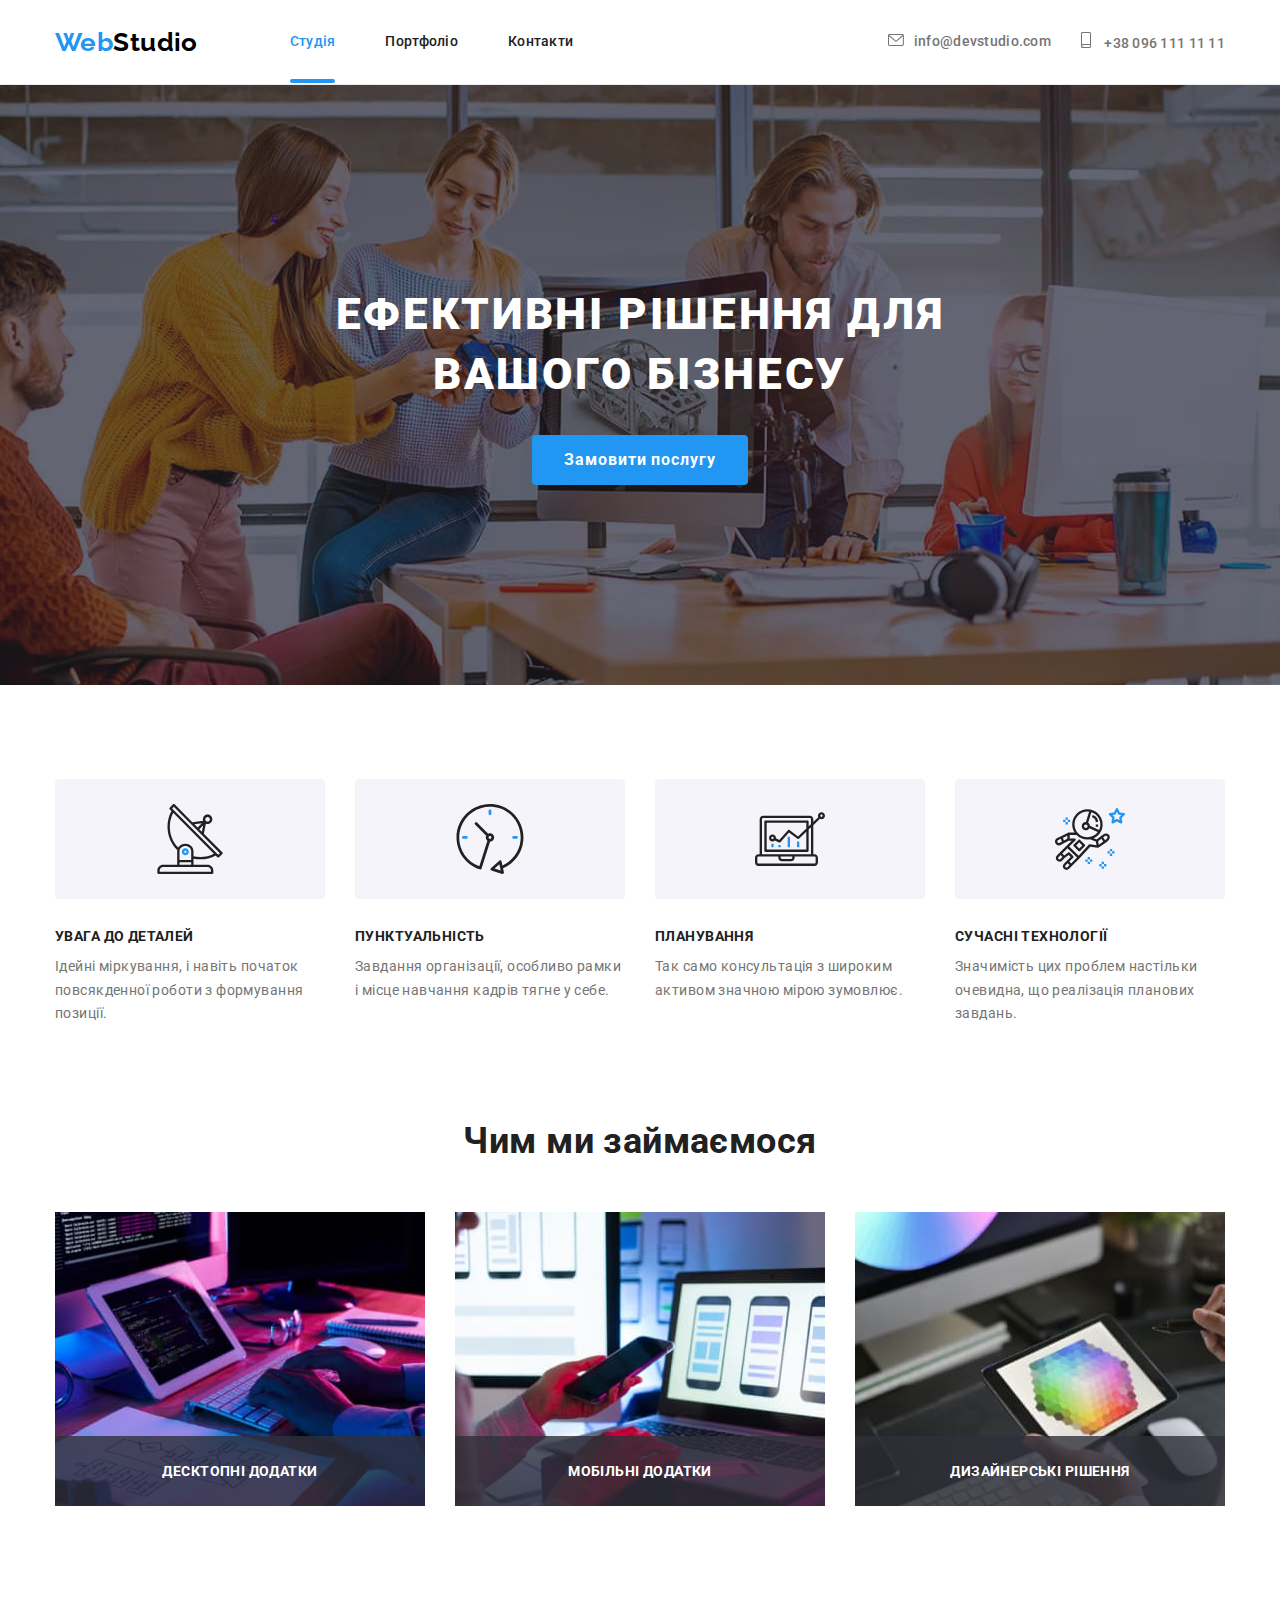
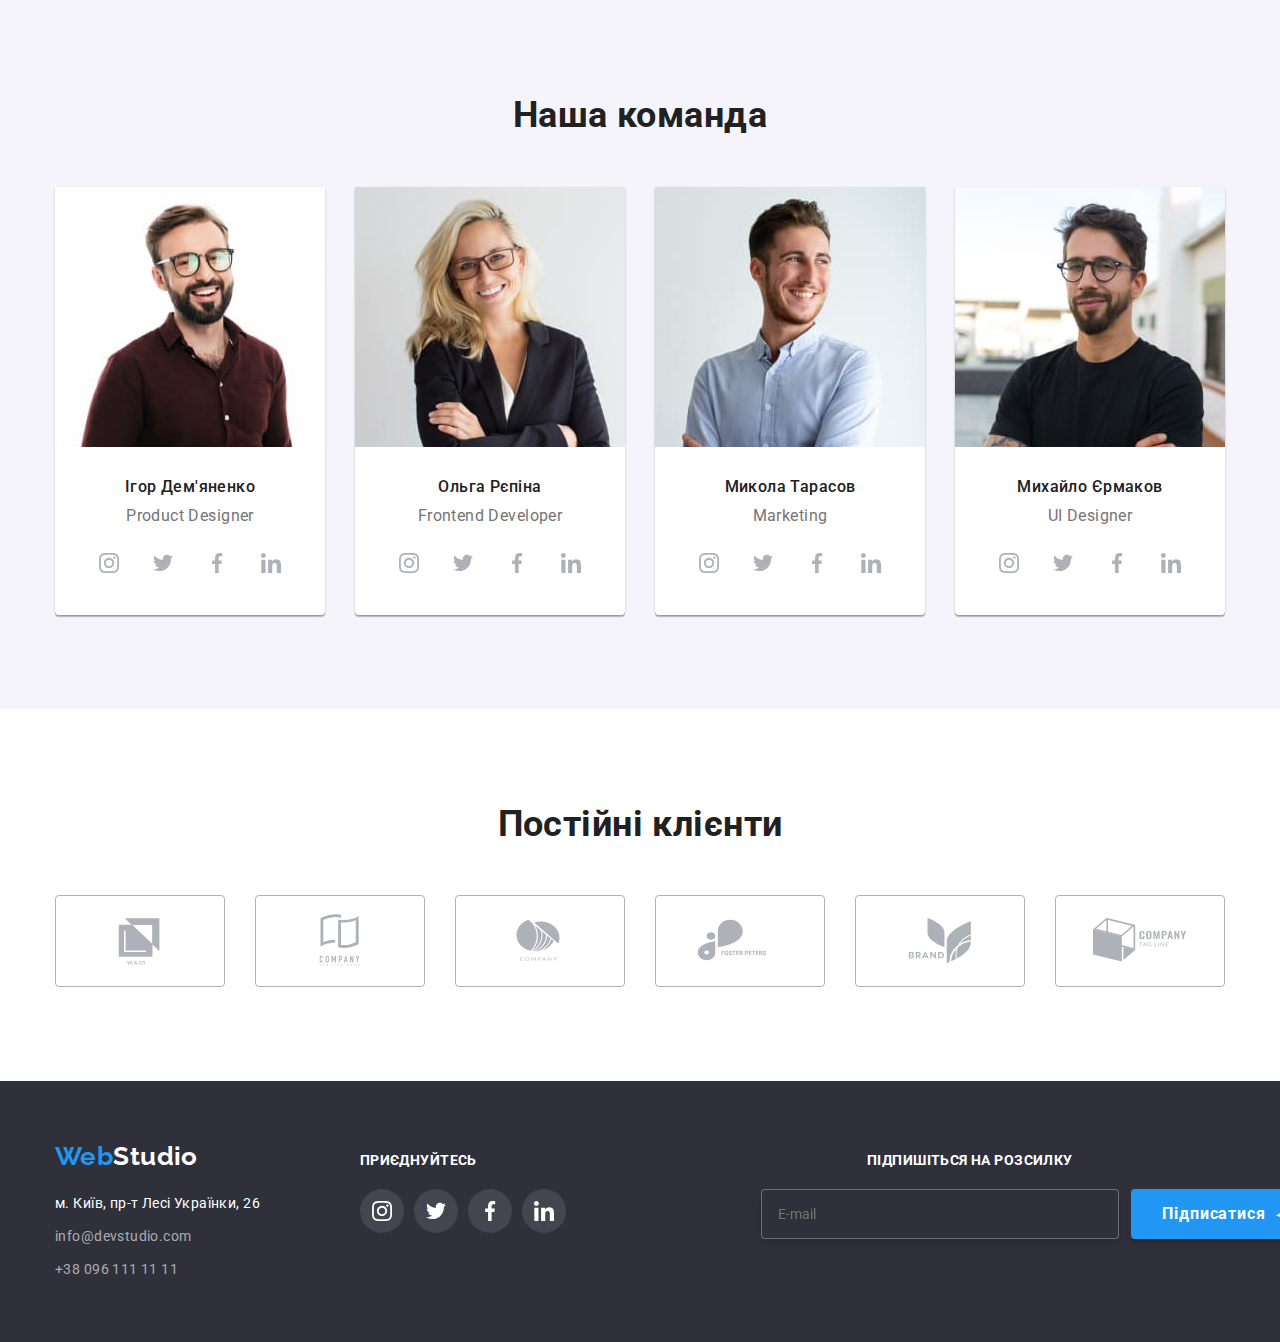
==== index.html @ 152dca93 "Додана форма email у футер" ====
<!DOCTYPE html>
<html lang="uk">
<head>
    <meta charset="UTF-8">
    <meta http-equiv="X-UA-Compatible" content="IE=edge">
    <meta name="viewport" content="width=device-width, initial-scale=1.0">
    <title>WebStudio</title>
    <link rel="preconnect" href="https://fonts.googleapis.com">
    <link rel="preconnect" href="https://fonts.gstatic.com" crossorigin>
    <link href="https://fonts.googleapis.com/css2?family=Raleway:wght@700&family=Roboto:wght@400;500;700;900&display=swap"
        rel="stylesheet">
    <link rel="stylesheet" href="https://cdn.jsdelivr.net/npm/modern-normalize@1.1.0/modern-normalize.min.css">
    <link rel="stylesheet" href="./css/styles.css">
</head>
<body>
 <!--Шапка сайта-->
 <header class="page-header">
    <div class="container page-header-box">
     <nav class="page-nav">
         <a class="main-logo" href="./index.html" lang="en">Web<span class="logo-dark">Studio</span></a>
         <ul class="menu list">
             <li class="menu-item"><a class="menu-link current active-border link" href="./index.html">Студія</a></li>
             <li class="menu-item"><a class="menu-link link" href="./portfolio.html">Портфоліо</a></li>
             <li class="menu-item"><a class="menu-link link" href="#">Контакти</a></li>
         </ul>
      </nav>

     <ul class="menu-contact list">
           <li class="header-mail-item">
              <a class="header-mail link" href="mailto:info@devstudio.com"> 
                  <svg aria-label="іконка конверт" class="icon-mail" width="16" height="12">
                     <use href="./images/icons.svg#icon-envelope"></use>
                  </svg>info@devstudio.com
               </a>
           </li>
           <li class="header-phone-item">
              <a class="header-phone link" href="tel:+380961111111">
                 <svg aria-label="іконка телефон" class="icon-phone" width="10" height="16">
                  <use href="./images/icons.svg#icon-smartphone"></use>
                 </svg>
                 +38 096 111 11 11
               </a>
           </li>
     </ul>
    </div>
 </header>
 <!--Основний контент сторінки сайту-->
  <main class="studio-main">
    <!--Секція 1 ефективні рішення/Секція Герой-->
    <section class="section-service section">
        <div class="container service-box">
        <h1 class="top-title">Ефективні рішення для вашого бізнесу</h1>
        <button class="top-btn" type="button" data-modal-open>Замовити послугу</button>
        </div>
    </section>
    <!--Секція 2 Наші переваги, заголовок прихований-->
    <section class="section-advantages">
        <div class="container">
        <h2 class="title-advantages visually-hidden">Наші переваги</h2>
        <ul class="list-advantages list">
            <li class="item-advantages">
                <div class="box-icon-advantages">
                    <svg aria-label="іконка антена" class="icon-advantages" width="70" height="70">
                        <use href="./images/icons.svg#icon-antenna"></use>
                    </svg>
                </div>
                <h3 class="subtitle-advantages">Увага до деталей</h3>
                <p class="text-advantages">Ідейні міркування, і навіть початок повсякденної роботи з формування позиції.</p>
            </li>
            <li class="item-advantages">
                <div class="box-icon-advantages">
                    <svg aria-label="іконка годинник" class="icon-advantages" width="70" height="70">
                        <use href="./images/icons.svg#icon-clock"></use>
                    </svg>
                </div>
                <h3 class="subtitle-advantages">Пунктуальність</h3>
                <p class="text-advantages">Завдання організації, особливо рамки і місце навчання кадрів тягне у себе.</p>
            </li>
            <li class="item-advantages">
                <div class="box-icon-advantages">
                    <svg aria-label="іконка діаграма" class="icon-advantages" width="70" height="70">
                        <use href="./images/icons.svg#icon-diagram"></use>
                    </svg>
                </div>
                <h3 class="subtitle-advantages">Планування</h3>
                <p class="text-advantages">Так само консультація з широким активом значною мірою зумовлює.</p>
            </li>
            <li class="item-advantages">
                <div class="box-icon-advantages">
                    <svg aria-label="іконка астронавт" class="icon-advantages" width="70" height="70">
                        <use href="./images/icons.svg#icon-astronaut"></use>
                    </svg>
                </div>
                <h3 class="subtitle-advantages">Сучасні технології</h3>
                <p class="text-advantages">Значимість цих проблем настільки очевидна, що реалізація планових завдань.</p>
            </li>
        </ul>
        </div>
    </section>
    <!--Секція 3 Чим ми займаємося-->
    <section class="section-our-work">
        <div class="container">
        <h2 class="title-our-work">Чим ми займаємося</h2>
        <ul class="list-our-work list">
            <li class="item-our-work">
                <img class="img-our-work" src="./images/box1-1.jpg" alt="Людина працює за комп'ютером" width="370" height="294">
                <div class="about-our-work">
                    <p class="text-about-our-work">Десктопні додатки</p>
                </div>
            </li>
            <li class="item-our-work">
                <img class="img-our-work" src="./images/box1-2.jpg" alt="Людина працює з телефоном" width="370" height="294">
                <div class="about-our-work">
                    <p class="text-about-our-work">Мобільні додатки</p>
                </div>
            </li>
            <li class="item-our-work">
                <img class="img-our-work" src="./images/box1-3.jpg" alt="Людина працює з планшетом" width="370" height="294">
                <div class="about-our-work">
                    <p class="text-about-our-work">Дизайнерські рішення</p>
                </div>
            </li>
        </ul>
        </div>
    </section>
    <!--Секція 4 представлена Наша команда-->
    <section class="section-team">
        <div class="container">
        <h2 class="title-team">Наша команда</h2>
        <ul class="list-team list team-box">
            <li class="item-team">
                <img class="img-team" src="./images/img-id-2-1.jpg" alt="Хлопець в окулярах посміхається" width="270" height="260">
                <div class="name-post-box">
                    <h3 class="name-team">Ігор Дем'яненко</h3>
                    <p class="post-team" lang="en">Product Designer</p>
                    <ul class="social-list list">
                        <li class="social-list-item">
                            <a href="#" class="social-list-link">
                                <svg lang="en" aria-label="instagram icon" class="social-list-icon" width="20" height="20">
                                    <use href="./images/icons.svg#icon-instagram"></use>
                                </svg>
                            </a></li>
                        <li class="social-list-item">
                            <a href="#" class="social-list-link">
                                <svg lang="en" aria-label="twitter icon" class="social-list-icon" width="20" height="20">
                                    <use href="./images/icons.svg#icon-twitter"></use>
                                </svg>
                            </a></li>
                        <li class="social-list-item">
                            <a href="#" class="social-list-link">
                                <svg lang="en" aria-label="facebook icon" class="social-list-icon" width="20" height="20">
                                    <use href="./images/icons.svg#icon-facebook"></use>
                                </svg>
                            </a></li>
                        <li class="social-list-item">
                            <a href="#" class="social-list-link">
                                <svg lang="en" aria-label="linkedin icon" class="social-list-icon" width="20" height="20">
                                    <use href="./images/icons.svg#icon-linkedin"></use>
                                </svg>
                            </a></li>
                    </ul>
                </div>
            </li>
            <li class="item-team">
                <img class="img-team" src="./images/img-or-2-2.jpg" alt="Дівчина в окулярах посміхається" width="270" height="260">
                <div class="name-post-box">
                <h3 class="name-team">Ольга Рєпіна</h3>
                <p class="post-team" lang="en">Frontend Developer</p>
                <ul class="social-list list">
                    <li class="social-list-item">
                        <a href="#" class="social-list-link">
                            <svg lang="en" aria-label="instagram icon" class="social-list-icon" width="20" height="20">
                                <use href="./images/icons.svg#icon-instagram"></use>
                            </svg>
                        </a>
                    </li>
                    <li class="social-list-item">
                        <a href="#" class="social-list-link">
                            <svg lang="en" aria-label="twitter icon" class="social-list-icon" width="20" height="20">
                                <use href="./images/icons.svg#icon-twitter"></use>
                            </svg>
                        </a>
                    </li>
                    <li class="social-list-item">
                        <a href="#" class="social-list-link">
                            <svg lang="en" aria-label="facebook icon" class="social-list-icon" width="20" height="20">
                                <use href="./images/icons.svg#icon-facebook"></use>
                            </svg>
                        </a>
                    </li>
                    <li class="social-list-item">
                        <a href="#" class="social-list-link">
                            <svg lang="en" aria-label="linkedin icon" class="social-list-icon" width="20" height="20">
                                <use href="./images/icons.svg#icon-linkedin"></use>
                            </svg>
                        </a>
                    </li>
                </ul>
                </div>
            </li>
            <li class="item-team">
                <img class="img-team" src="./images/img-mt-2-3.jpg" alt="Хлопець посміхається" width="270" height="260">
                <div class="name-post-box">
                <h3 class="name-team">Микола Тарасов</h3>
                <p class="post-team" lang="en">Marketing</p>
                <ul class="social-list list">
                    <li class="social-list-item">
                        <a href="#" class="social-list-link">
                            <svg lang="en" aria-label="instagram icon" class="social-list-icon" width="20" height="20">
                                <use href="./images/icons.svg#icon-instagram"></use>
                            </svg>
                        </a>
                    </li>
                    <li class="social-list-item">
                        <a href="#" class="social-list-link">
                            <svg lang="en" aria-label="twitter icon" class="social-list-icon" width="20" height="20">
                                <use href="./images/icons.svg#icon-twitter"></use>
                            </svg>
                        </a>
                    </li>
                    <li class="social-list-item">
                        <a href="#" class="social-list-link">
                            <svg lang="en" aria-label="facebook icon" class="social-list-icon" width="20" height="20">
                                <use href="./images/icons.svg#icon-facebook"></use>
                            </svg>
                        </a>
                    </li>
                    <li class="social-list-item">
                        <a href="#" class="social-list-link">
                            <svg lang="en" aria-label="linkedin icon" class="social-list-icon" width="20" height="20">
                                <use href="./images/icons.svg#icon-linkedin"></use>
                            </svg>
                        </a>
                    </li>
                </ul>
                </div>
            </li>
            <li class="item-team">
                <img class="img-team" src="./images/img-me-2-4.jpg" alt="Хлопець в окулярах" width="270" height="260">
                <div class="name-post-box">
                <h3 class="name-team">Михайло Єрмаков</h3>
                <p class="post-team" lang="en">UI Designer</p>
                <ul class="social-list list">
                    <li class="social-list-item">
                        <a href="#" class="social-list-link">
                            <svg lang="en" aria-label="instagram icon" class="social-list-icon" width="20" height="20">
                                <use href="./images/icons.svg#icon-instagram"></use>
                            </svg>
                        </a>
                    </li>
                    <li class="social-list-item">
                        <a href="#" class="social-list-link">
                            <svg lang="en" aria-label="twitter icon" class="social-list-icon" width="20" height="20">
                                <use href="./images/icons.svg#icon-twitter"></use>
                            </svg>
                        </a>
                    </li>
                    <li class="social-list-item">
                        <a href="#" class="social-list-link">
                            <svg lang="en" aria-label="facebook icon" class="social-list-icon" width="20" height="20">
                                <use href="./images/icons.svg#icon-facebook"></use>
                            </svg>
                        </a>
                    </li>
                    <li class="social-list-item">
                        <a href="#" class="social-list-link">
                            <svg lang="en" aria-label="linkedin icon" class="social-list-icon" width="20" height="20">
                                <use href="./images/icons.svg#icon-linkedin"></use>
                            </svg>
                        </a>
                    </li>
                </ul>
                </div>
            </li>
        </ul>
        </div>
    </section>
    <!--Секція 5 Постійні клієнти-->
    <section class="section-clients">
        <div class="container">
            <h2 class="title-clients">Постійні клієнти</h2>
            <ul class="clients-list list">
                <li class="clients-list-item">
                    <a href="#" class="clients-list-link">
                    <svg class="clients-logo-list-icon" width="106" height="60">
                        <use href="./images/icons.svg#icon-logo-client-1"></use>
                    </svg>
                </a></li>
                <li class="clients-list-item">
                    <a href="#" class="clients-list-link">
                        <svg class="clients-logo-list-icon" width="106" height="60">
                            <use href="./images/icons.svg#icon-logo-client-2"></use>
                        </svg>
                    </a></li>
                <li class="clients-list-item">
                    <a href="#" class="clients-list-link">
                        <svg class="clients-logo-list-icon" width="106" height="60">
                            <use href="./images/icons.svg#icon-logo-client-3"></use>
                        </svg>
                    </a></li>
                <li class="clients-list-item">
                    <a href="#" class="clients-list-link">
                        <svg class="clients-logo-list-icon" width="106" height="60">
                            <use href="./images/icons.svg#icon-logo-client-4"></use>
                        </svg>
                    </a></li>
                <li class="clients-list-item">
                    <a href="#" class="clients-list-link">
                        <svg class="clients-logo-list-icon" width="106" height="60">
                            <use href="./images/icons.svg#icon-logo-client-5"></use>
                        </svg>
                    </a></li>
                <li class="clients-list-item">
                    <a href="#" class="clients-list-link">
                        <svg class="clients-logo-list-icon" width="106" height="60">
                            <use href="./images/icons.svg#icon-logo-client-6"></use>
                        </svg>
                    </a></li>
            </ul>

        </div>

    </section>
  </main>
  <!--Футер сторінки сайту-->
  <footer class="footer section-footer">
    <div class="container footer-box">
        <div class="footer-address-box">
         <a class="main-logo logo-footer" href="./index.html" lang="en">Web<span class="logo-light">Studio</span></a>
         <address class="address">
          <ul class="list-address list address-mail address-phone">
            <li class="item-address"><a class="link-address-map link" href="https://goo.gl/maps/CPtrU1FHBa2aNyZL9" target="_blank" rel="noopener noreferrer nofollow">м. Київ, пр-т Лесі Українки, 26</a></li>
            <li class="item-address"><a class="link-address-mail link" href="mailto:info@devstudio.com">info@devstudio.com</a></li>
            <li class="item-address"><a class="link-address-phone link" href="tel:+380961111111">+38 096 111 11 11</a></li>
          </ul>
         </address>
        </div>
        <div class="social-icon-box">
            <p class="text">приєднуйтесь</p>
            <ul class="footer-icon-list list">
                <li class="item-icon-list">
                    <a class="link-icon-list" href="#">
                       <svg lang="en" aria-label="instagram icon" class="footer-social-icon" width="20" height="20">
                         <use href="./images/icons.svg#icon-instagram"></use>
                       </svg>
                    </a></li>
                <li class="item-icon-list">
                    <a class="link-icon-list" href="#">
                        <svg lang="en" aria-label="twitter icon" class="footer-social-icon" width="20" height="20">
                          <use href="./images/icons.svg#icon-twitter"></use>
                        </svg>
                    </a></li>
                <li class="item-icon-list">
                    <a class="link-icon-list" href="#">
                        <svg lang="en" aria-label="facebook icon" class="footer-social-icon" width="20" height="20">
                            <use href="./images/icons.svg#icon-facebook"></use>
                        </svg>
                    </a></li>
                <li class="item-icon-list">
                    <a class="link-icon-list" href="#">
                        <svg lang="en" aria-label="linkedin icon" class="footer-social-icon" width="20" height="20">
                            <use href="./images/icons.svg#icon-linkedin"></use>
                        </svg>
                    </a></li>
            </ul>
        </div>
        <div class="footer-forma">
            <p class="text">Підпишіться на розсилку</p>
            <form class="form-email-footer">
                <label>
                    <input class="email-form-input" type="email" name="email" placeholder="E-mail" required autocomplete="off">
                </label>
                    <button class="btn-footer-submit" type="submit">
                        Підписатися
                        <svg class="btn-footer-submit-icon" width="24" height="24">
                            <use href="./images/icons.svg#icon-send"></use>
                        </svg>
                    </button>
            </form>
        </div>
    </div>
  </footer>
  <div class="backdrop is-hidden" data-modal>
    <div class="modal">
        <button type="button" class="modal-close-btn" data-modal-close>
            <svg class="modal-close-icon" width="18" height="18">
                <use href="./images/icons.svg#icon-close"></use>
            </svg>
        </button>
    </div>
  </div>
  
  <script src="./js/modal.js"></script>
</body>
</html>
---- css/styles.css ----
:root {
    --primary-font-family: 'Roboto'; sans-serif;
    --logo-font-family: 'Raleway'; sans-serif;
    --accent-color: #2196F3;
    --primary-text-color: #212121;
    --secondary-text-color: #757575;
    --primary-background: #FFFFFF;
    --primery-logo-text-color: #2196F3;
    --secondary-logo-text-dark: #000000;
    --secondary-logo-text-light: #FFFFFF;
    --background-section-service: #2F303A;
    --top-button-background: #2196F3;
    --top-button-accent-background: #188CE8;
    --footer-background: #2F303A;
    --section-time-background: #F5F4FA;
    --primary-light-color-text: #FFFFFF;
    --button-filter-background: #F5F4FA;
    --accent-background-color: #2196F3;
    --primery-border-color: rgba(175, 177, 184, 1);
    --accent-border-color: rgba(33, 150, 243, 1);
    --cubic-bezier: cubic-bezier(0.4, 0, 0.2, 1);
    --transition-duration: 250ms;
        
}

h1,
h2,
h3,
h4,
p {
    margin-top: 0;
    margin-bottom: 0;
}

ul {
    margin-top: 0;
    margin-top: 0;
    padding-left: 0;
}

body {
    font-size: 14px;
    background: var(--primary-background);
    font-family: var(--primary-font-family);
    letter-spacing: 0.03em;
    color: var(--primary-text-color);
}

.link {
    text-decoration: none;
}

.list {
    list-style: none;
}

img {
    display: block;
    max-width: 100%;
    height: auto;
}

button {
    font-family: inherit;
    cursor: pointer;
}

/*==HEADER==*/

/*==навігація==*/

.container {
    width: 1200px;
    padding-left: 15px;
    padding-right: 15px;
    margin-left: auto;
    margin-right: auto;
}

.page-header-box {
    display: flex;
    justify-content: space-between;
    align-items: center;
}

.page-header {
    display: flex;
    align-items: center;
    border-bottom: 1px solid #ECECEC;
}

.page-nav {
    display: flex;
    align-items: center;
}

.main-logo {
        font-family: var(--logo-font-family);
        font-weight: 700;
        font-size: 26px;
        line-height: 1.19;   
        text-decoration: none;
        color: var(--primery-logo-text-color);
        padding-top: 24px;
        padding-bottom: 24px;
        margin-right: 92px;
        display: block;
}

.logo-dark {
    color: var(--secondary-logo-text-dark);
}

.logo-light {
    color: var(--secondary-logo-text-light);
}

.menu {
    display: flex;
    align-items: center;
    margin-bottom: 0px;
}

.menu-item:not(:last-child) {
    margin-right: 50px;
}


.menu-link {
    font-weight: 500;
    line-height: 1.14;
    letter-spacing: 0.02em;
    color: var(--primary-text-color);
    display: block;
    padding-top: 32px;
    padding-bottom: 32px;
    transition: color var(--transition-duration) var(--cubic-bezier);

}

.menu-item {
    position: relative;
}

.menu-link:hover,
.menu-link:focus {
    color: var(--accent-color);
}

.menu-link.current {
    color: var(--accent-color);
}

.active-border::after {
    content: "";
    position: absolute;
    display: block;
    width: 100%;
    height: 4px;
    bottom: -1px;
    background: var(--accent-background-color);
    border-radius: 2px;
}

.header-mail {
    display: block;
    padding-top: 32px;
    padding-bottom: 32px;
    fill: currentColor;
}

.icon-mail {
    margin-right: 10px;
}

.header-mail-item {
    margin-left: auto;
}

.header-phone-item {
    margin-left: 30px;
}

.header-phone {
    display: block;
    padding-top: 32px;
    padding-bottom: 32px;
    fill: currentColor;
}

.icon-phone {
    margin-right: 10px;
}

/*==Header контакти: пошта, телефон==*/

.menu-contact {
    display: flex;
    align-items: center;
    margin-bottom: 0px;
}

.header-mail,
.header-phone {
        display: block;
        align-items: center;
        font-weight: 500;
        line-height: 1.14;
        letter-spacing: 0.02em;
        color: var(--secondary-text-color);
        transition: color var(--transition-duration) var(--cubic-bezier);
}

.header-mail:hover,
.header-mail:focus {
    color: var(--accent-color);
}

.header-phone:hover,
.header-phone:focus {
    color: var(--accent-color);
}

/*==MAIN==*/

/*==section-service/ Секція 1 ефективні рішення==*/


.section-service {
    background: var(--background-section-service);
    padding-top: 200px;
    padding-bottom: 200px;
    background-color: #C4C4C4;
    background-image: linear-gradient(rgba(47, 48, 58, 0.4), rgba(47, 48, 58, 0.4)), url("../images/hero.jpg");
    background-size: 1600px;
    background-repeat: no-repeat;
    background-position: center;
}


.top-title {
        font-weight: 900;
        font-size: 44px;
        line-height: 1.36;
        text-align: center;
        letter-spacing: 0.06em;
        text-transform: uppercase;
        color: var(--primary-light-color-text);
        margin-bottom: 30px;
        margin-left: auto;
        margin-right: auto;
        width: 700px;
}

.top-btn {
        font-weight: 700;
        font-size: 16px;
        line-height: 1.88;
        display: flex;
        justify-content: center;
        align-items: center;
        text-align: center;
        letter-spacing: 0.06em;
        cursor: pointer;
        color: var(--primary-light-color-text);
        background: var(--top-button-background);
        margin-left: auto;
        margin-right: auto; 
        border-radius: 4px;
        width: 216px;
        height: 50px;
        border: none;
        transition: background-color var(--transition-duration) var(--cubic-bezier);
}

.top-btn:hover,
.top-btn:focus {
    background-color: var(--top-button-accent-background);
}

/*==section-advantages/Секція 2 Наші переваги,
заголовок прихований==*/

.visually-hidden {
    position: absolute;
    white-space: nowrap;
    width: 1px;
    height: 1px;
    overflow: hidden;
    border: 0;
    padding: 0;
    clip: rect(0 0 0 0);
    clip-path: inset(50%);
    margin: -1px;
}

.section-advantages {
    padding-top: 94px;
    padding-bottom: 94px;
}

.list-advantages {
    display: flex;
    column-gap: 30px;
    margin-left: auto;
    margin-right: auto;
    margin-bottom: 0px;

}

.item-advantages {
    width: 270px;
}

.box-icon-advantages {
    width: 270px;
    height: 120px;
    background: #F5F4FA;
    border-radius: 4px;
    display: flex;
    align-items: center;
    justify-content: center;
}

.subtitle-advantages {
        font-weight: 700;
        line-height: 1.14;
        text-transform: uppercase;
        margin-bottom: 10px;
        margin-top: 30px;
        font-size: 14px;
}

.text-advantages {
        font-weight: 400;
        line-height: 1.71;
        color: var(--secondary-text-color);
}

/*==section-our-work/Секція 3 Чим ми займаємося==*/

.section-our-work {
    padding-bottom: 94px;
}

.title-our-work {
        font-weight: 700;
        font-size: 36px;
        line-height: 1.17;
        text-align: center;
        margin-bottom: 50px;
}

.item-our-work {
    position: relative;
}

.about-our-work {
    position: absolute;
    bottom: 0;
    height: 70px;
    width: 100%;
    display: flex;
    align-items: center;
    justify-content: center;
    background: rgba(47, 48, 58, 0.8);
}

.text-about-our-work {
    font-weight: 700;
    font-size: 14px;
    line-height: 1.14;
    text-align: center;
    text-transform: uppercase;
    color: var(--primary-light-color-text);
}

/*==section-team/Секція 4 представлена Наша команда==*/

.section-team {
    background: var(--section-time-background);
    padding-top: 94px;
    padding-bottom: 94px;
}

.title-team {
    font-weight: 700;
    font-size: 36px;
    line-height: 1.17;
    text-align: center;
    margin-bottom: 50px;
    margin-left: auto;
    margin-right: auto;
}

.team-box {
    display: flex;
    column-gap: 30px;
    margin-left: auto;
    margin-right: auto;
    margin-bottom: 0px;
}

.name-post-box {
    padding: 30px;
}

.list-our-work {
    display: flex;
    column-gap: 30px;
    margin-bottom: 0px;
}

.item-team {
    background: var(--primary-background);
    border-radius: 0px 0px 4px 4px;
    box-shadow: 0px 1px 3px rgba(0, 0, 0, 0.12), 0px 1px 1px rgba(0, 0, 0, 0.14), 0px 2px 1px rgba(0, 0, 0, 0.2);
}

.name-team {
        font-weight: 500;
        font-size: 16px;
        line-height: 1.19;
        text-align: center;
        margin-bottom: 10px;
}

.post-team {
        font-weight: 400;
        font-size: 16px;
        line-height: 1.19;
        text-align: center;
        margin-bottom: 16px;
        color: var(--secondary-text-color);
}

.social-list {
    display: flex;
    justify-content: center;
    column-gap: 10px;
}

.social-list-icon {
    fill: rgba(175, 177, 184, 1);
}

.social-list-link {
    display: flex;
    align-items: center;
    justify-content: center;
    width: 44px;
    height: 44px;
    border-radius: 50%;
    background-color: #FFFFFF;
    transition: background-color var(--transition-duration) var(--cubic-bezier), fill var(--transition-duration) var(--cubic-bezier);
}

.social-list-link:hover,
.social-list-link:focus {
    background-color: var(--accent-background-color);
}

.social-list-link:hover .social-list-icon,
.social-list-link:focus .social-list-icon {
    fill: #FFFFFF;
}

/*===section-clients/Секція 5 - Постійні клієнти===*/

.section-clients {
    padding-top: 94px;
    padding-bottom: 94px;
}

.title-clients {
    font-weight: 700;
    font-size: 36px;
    line-height: 1.17;
    text-align: center;
    margin-bottom: 50px;
    margin-left: auto;
    margin-right: auto;
    color: var(--primary-text-color);
}

.clients-list-link {
    display: flex;
    align-items: center;
    justify-content: center;
    width: 170px;
    height: 92px;
    border: 1px solid #AFB1B8;
    border-radius: 4px;
    color: var(--primery-border-color);
    transition: color var(--transition-duration) var(--cubic-bezier), border var(--transition-duration) var(--cubic-bezier);
}

.clients-list-link:hover,
.clients-list-link:focus {
    color: var(--accent-border-color);
    border: 1px solid #2196F3;
}

.clients-list {
    display: flex;
    justify-content: center;
    align-items: center;
    column-gap: 30px;
    margin-bottom: 0px;
}

.clients-logo-list-icon {
    fill: currentColor;
}

/*===FOOTER/Футер-підвал==*/

.footer {
    background: var(--footer-background);
}

.section-footer {
    padding-top: 60px;
    padding-bottom: 60px;
}

.logo-footer {
    margin-bottom: 20px;
    padding-top: 0px;
    padding-bottom: 0px;
}

address {
    font-style: normal;
}

.list-address {
    margin-bottom: 0px;
}

.item-address:not(:last-child) {
    margin-bottom: 9px;
}

.link-address-map {
    font-weight: 400;
    line-height: 1.71;
    color: var(--primary-light-color-text);
    transition: color var(--transition-duration) var(--cubic-bezier);
}

.link-address-mail,
.link-address-phone {
        font-weight: 400;
        line-height: 1.71;
        color: rgba(255, 255, 255, 0.6);
        transition: color var(--transition-duration) var(--cubic-bezier);
}

.link-address-map:hover,
.link-address-map:focus {
    color: var(--accent-color);
}

.link-address-mail:hover,
.link-address-mail:focus {
    color: var(--accent-color);
}

.link-address-phone:hover,
.link-address-phone:focus {
    color: var(--accent-color);
}

.social-icon-box .text {
    margin-bottom: 20px;
    font-weight: 700;
    font-size: 14px;
    line-height: 1.14;
    text-transform: uppercase;
    color: var(--primary-light-color-text)
    
}

.footer-box {
    display: flex;
    align-items: baseline;
}

.footer-address-box {
    margin-right: 70px;
}

.footer-icon-list {
    display: flex;
    justify-content: center;
    column-gap: 10px;
    margin-bottom: 0px;
}

.footer-social-icon {
    fill: var(--primary-light-color-text);
}

.link-icon-list {
    display: flex;
    align-items: center;
    justify-content: center;
    width: 44px;
    height: 44px;
    border-radius: 50%;
    background-color: rgba(255, 255, 255, 0.1);
    transition: background-color var(--transition-duration) var(--cubic-bezier);
}

.link-icon-list:hover,
.link-icon-list:focus {
    background-color: var(--accent-background-color);
}

.footer-forma {
    margin-left: auto;
}

.footer-forma .text {
    margin-bottom: 20px;
    font-weight: 700;
    font-size: 14px;
    line-height: 1.14;
    text-align: left;
    text-transform: uppercase;
    color: var(--primary-light-color-text)
}

.form-email-footer {
    display: flex;
    justify-content: center;
    width: 358px;
    height: 50px;
}

.email-form-input {
    display: block;
    width: 358px;
    height: 50px;
    border: 1px solid rgba(255, 255, 255, 0.3);
    filter: drop-shadow(0px 4px 4px rgba(0, 0, 0, 0.15));
    border-radius: 4px;
    color: rgba(255, 255, 255, 0.6);
    background-color: var(--footer-background);
    padding-left: 16px;
    margin-right: 12px;
}

.btn-footer-submit {
    display: flex;
    align-items: center;
    justify-content: center;
    font-weight: 700;
    font-size: 16px;
    line-height: 1.88;
    letter-spacing: 0.06em;
    color: var(--primary-light-color-text);
    background-color: var(--top-button-background);
    box-shadow: 0px 4px 4px rgba(0, 0, 0, 0.15);
    border-radius: 4px;
    border: none;
    min-width: 200px;
    height: 50px;
    transition: background-color var(--transition-duration) var(--cubic-bezier);
}

.btn-footer-submit:hover,
.btn-footer-submit:focus {
    background-color:  var(--top-button-accent-background);
}

.btn-footer-submit-icon {
    margin-left: 10px;
    fill: var(--primary-background);
}

/*==MAIN/сторінки portfolio==*/

/*==section-portfolio/Секція Портфоліо==*/

.section-portfolio {
    padding-top: 94px;
    padding-bottom: 94px;
}

.list-btm-filter {
    display: flex;
    align-items: center;
    justify-content: center;
    margin-bottom: 50px;
}

.item-btm-filter:not(:last-child) {
    margin-right: 8px;
}

.btn-filter {
        font-weight: 500;
        font-size: 16px;
        line-height: 1.63;
        text-align: center;
        background: var(--button-filter-background);
        color: var(--primary-text-color);
        padding: 6px 22px;
        border-radius: 4px;
        border: none;
        transition: background-color var(--transition-duration) var(--cubic-bezier), color var(--transition-duration) var(--cubic-bezier), box-shadow var(--transition-duration) var(--cubic-bezier);
}

.btn-filter:hover,
.btn-filter:focus {
    background-color: var(--accent-color);
    color: var(--primary-light-color-text);
    box-shadow: 0px 3px 1px rgba(0, 0, 0, 0.1), 0px 1px 2px rgba(0, 0, 0, 0.08), 0px 2px 2px rgba(0, 0, 0, 0.12);
}

.item-portfolio-box {
    padding: 20px 24px;
    border-bottom: 1px solid #EEEEEE;
    border-left: 1px solid #EEEEEE;
    border-right: 1px solid #EEEEEE;
}

.list-portfolio {
    display: flex;
    flex-wrap: wrap;
    gap: 30px;
}

.link-portfolio {
    display: block;
    transform: box-shadow var(--transition-duration) var(--cubic-bezier);
}

.link-portfolio:hover,
.link-portfolio:focus {
    box-shadow: 0px 1px 1px rgba(0, 0, 0, 0.12), 0px 4px 4px rgba(0, 0, 0, 0.06), 1px 4px 6px rgba(0, 0, 0, 0.16);
}

.subtitle-portfolio {
        font-weight: 700;
        font-size: 18px;
        line-height: 2;
        letter-spacing: 0.06em;
        color: var(--primary-text-color);
        margin-bottom: 4px;
}

.text-portfolio {
        font-weight: 400;
        font-size: 16px;
        line-height: 1.88;
        color: var(--secondary-text-color);
}

.link-portfolio-wrapper {
    position: relative;
    overflow: hidden;
}

.overlay {
    position: absolute;
    top: 0;
    left: 0;
    width: 100%;
    height: 100%;
    font-size: 18px;
    line-height: 1.56;
    padding: 63px 24px;
    color: var(--primary-light-color-text);
    background-color: rgba(33, 150, 243, 0.9);
    overflow: auto;
    transform: translateY(100%);
    transition: transform var(--transition-duration) var(--cubic-bezier);

}

.link-portfolio:hover .overlay,
.link-portfolio:focus .overlay {
    transform: translateY(0%);
}

.backdrop {
    position: fixed;
    top: 0;
    left: 0;
    z-index: 100;
    width: 100%;
    height: 100%;
    background-color: rgba(0, 0, 0, 0.2);

    opacity: 1;
    visibility: visible;
    pointer-events: auto;
    transition: opacity var(--transition-duration) var(--cubic-bezier), visibility var(--transition-duration) var(--cubic-bezier);
}

.backdrop.is-hidden {
    opacity: 0;
    visibility: hidden;
    pointer-events: none;
}

.modal {
    position: absolute;
    top: 50%;
    left: 50%;
    transform: translate(-50%, -50%);
    width: 528px;
    height: 581px;
    background: #FFFFFF;
    box-shadow: 0px 1px 3px rgba(0, 0, 0, 0.12), 0px 1px 1px rgba(0, 0, 0, 0.14), 0px 2px 1px rgba(0, 0, 0, 0.2);
    border-radius: 4px;

}

.modal-close-btn {
    position: absolute;
    top: 8px;
    right: 8px;
    display: flex;
    align-items: center;
    justify-content: center;
    width: 30px;
    height: 30px;
    border-radius: 50%;
    border: 1px solid rgba(0, 0, 0, 0.1);
    background-color: #FFFFFF;
}
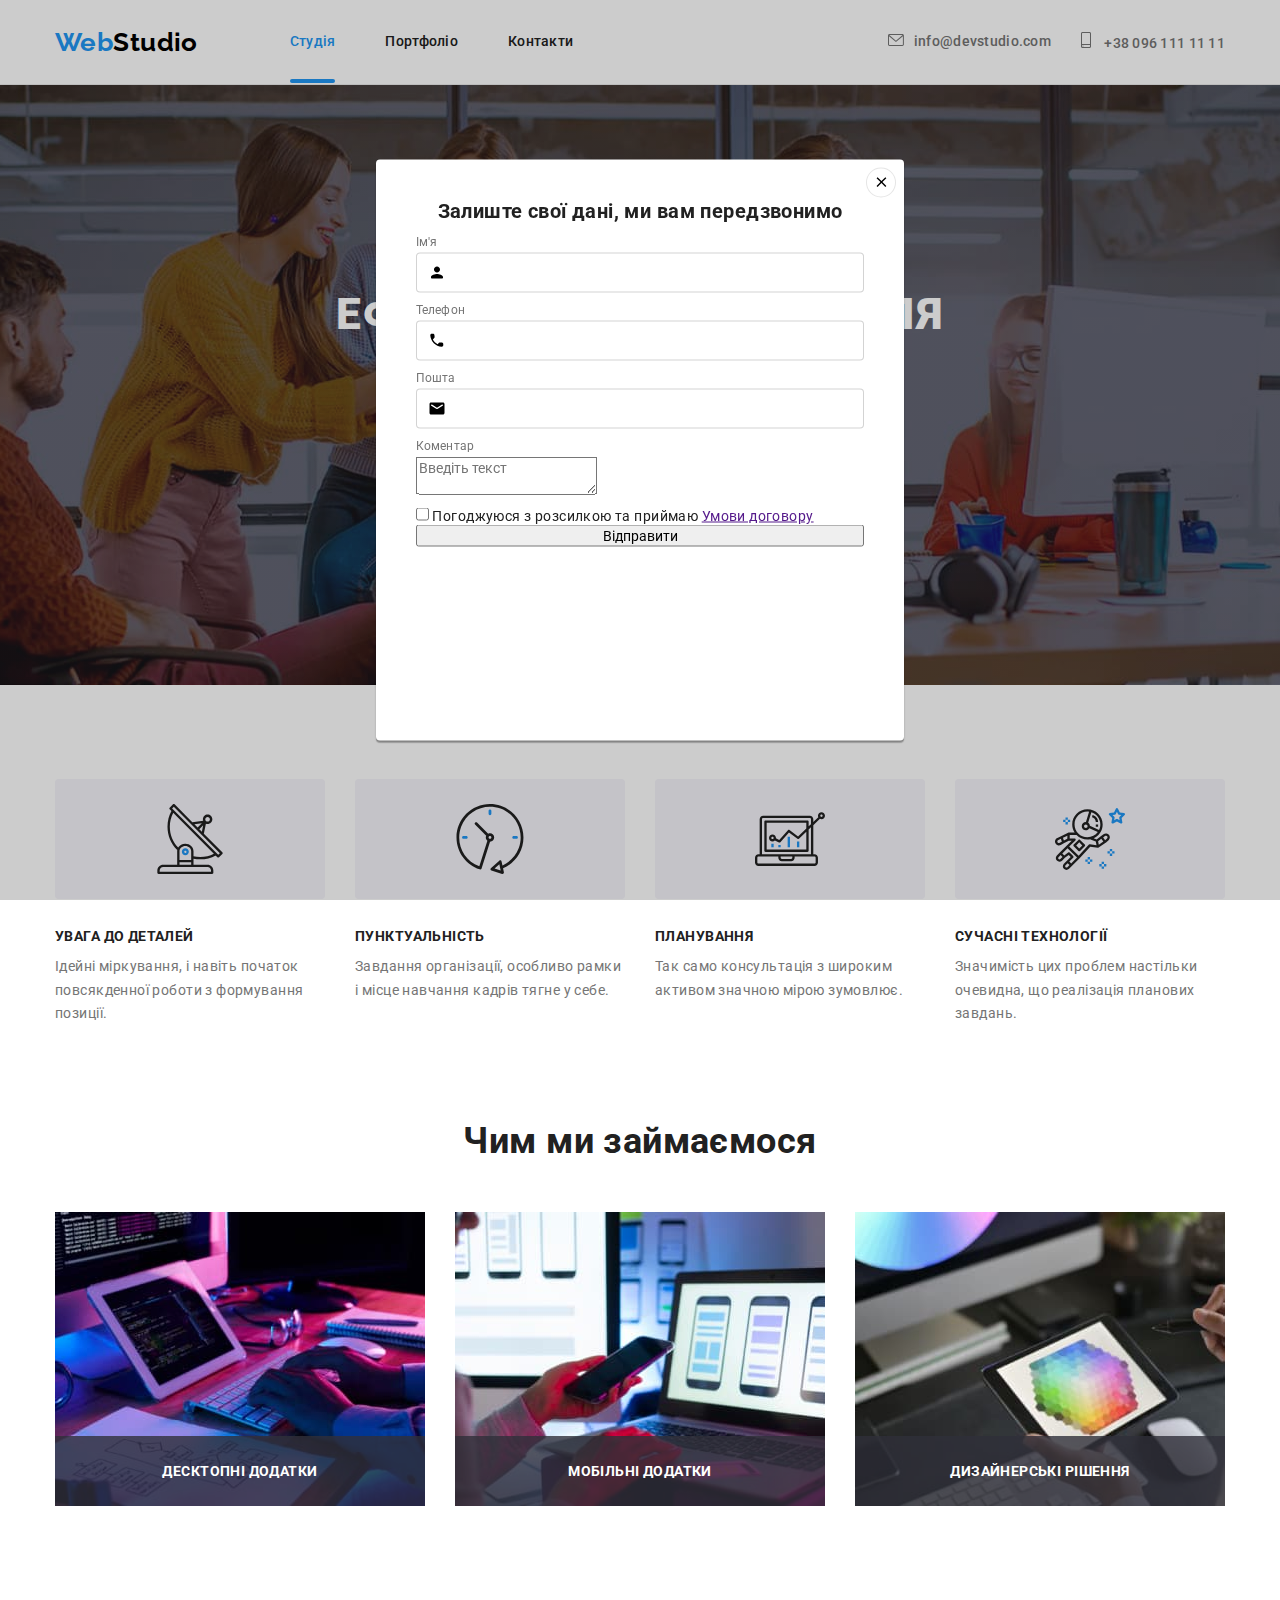
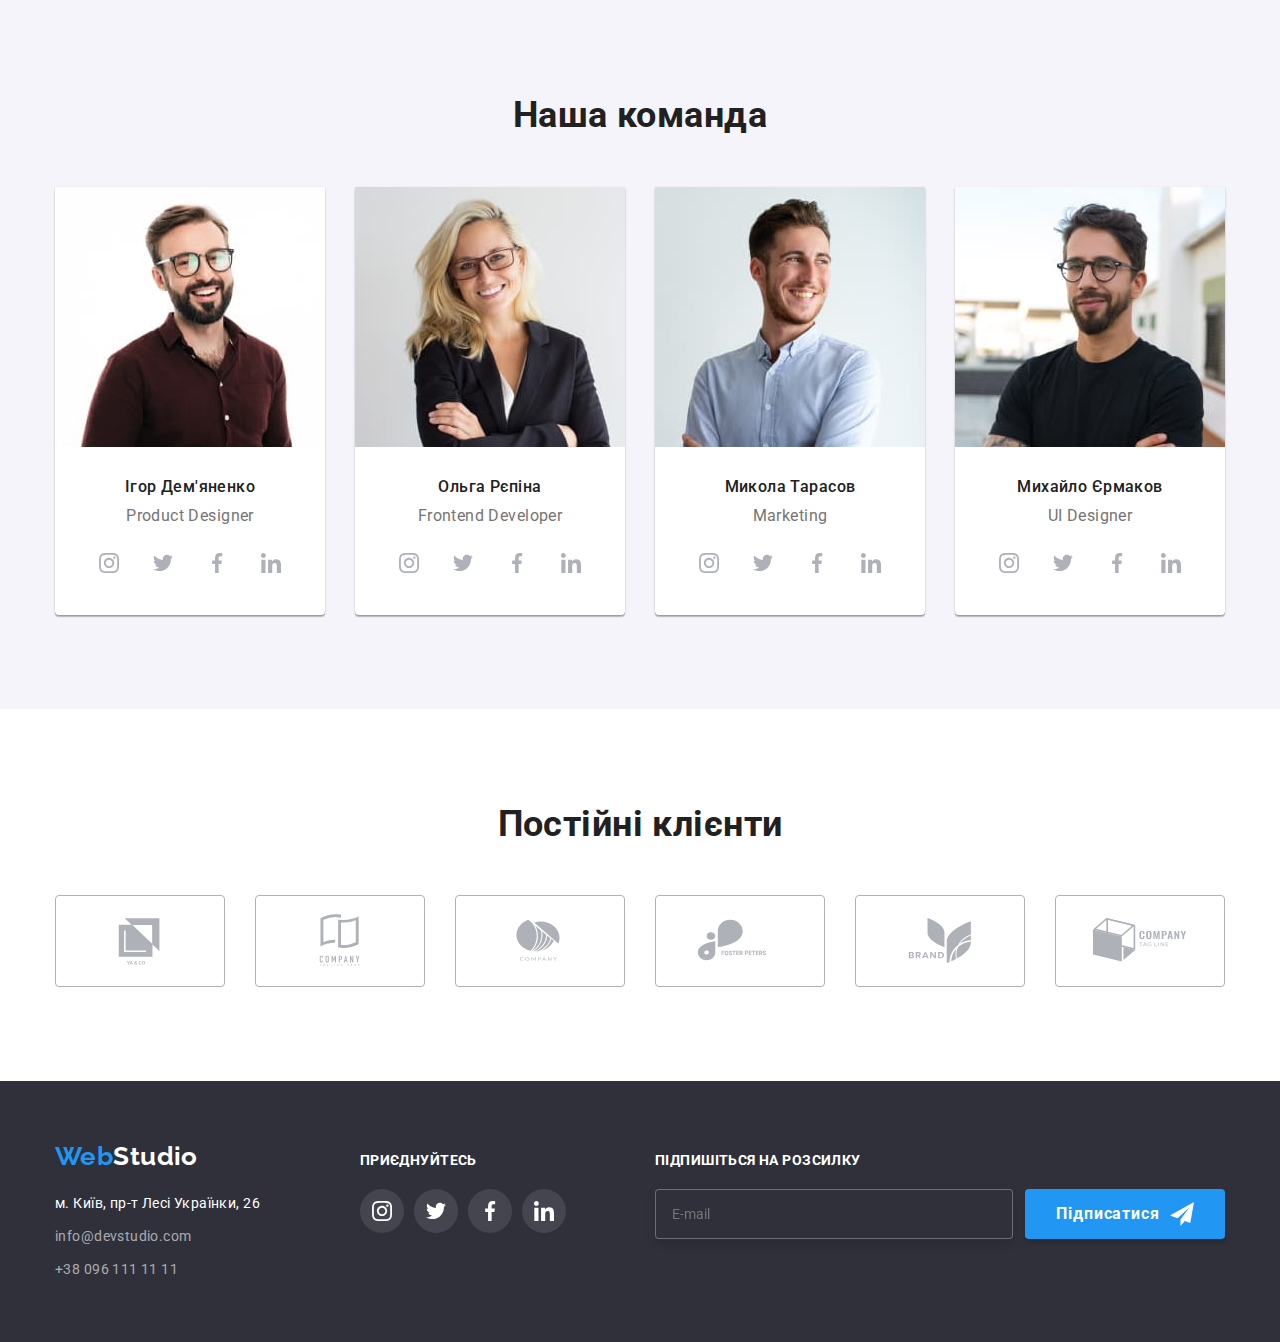
==== commit 40ec08d0: "Оформлення елементів форми в модальному вікні" ====
--- a/index.html
+++ b/index.html
@@ -365,7 +365,7 @@
             </ul>
         </div>
         <div class="footer-forma">
-            <p class="text">Підпишіться на розсилку</p>
+            <p class="text-footer-forma">Підпишіться на розсилку</p>
             <form class="form-email-footer">
                 <label>
                     <input class="email-form-input" type="email" name="email" placeholder="E-mail" required autocomplete="off">
@@ -380,13 +380,53 @@
         </div>
     </div>
   </footer>
-  <div class="backdrop is-hidden" data-modal>
+  <div class="backdrop" data-modal>
     <div class="modal">
         <button type="button" class="modal-close-btn" data-modal-close>
             <svg class="modal-close-icon" width="18" height="18">
                 <use href="./images/icons.svg#icon-close"></use>
             </svg>
         </button>
+        <p class="modal-form-title">Залиште свої дані, ми вам передзвонимо</p>
+        <form class="modal-form">
+            <label class="modal-form-field">
+                <span class="modal-form-field-desc">Ім'я</span>
+                <div class="modal-form-input-wrapper">
+                    <input type="text" class="modal-form-input" name="user_name" required pattern="[a-zA-Zа-яА-ЯіІїЇ]+">
+                    <svg class="modal-form-input-icon" width="18" height="18">
+                        <use href="./images/icons.svg#icon-person-black"></use>
+                    </svg>
+                </div>
+            </label>
+            <label class="modal-form-field">
+                <span class="modal-form-field-desc">Телефон</span>
+                <div class="modal-form-input-wrapper">
+                    <input type="tel" class="modal-form-input" name="user_phone" required pattern="[0-9]{3}-[0-9]{3}-[0-9]{2}-[0-9]{2}"
+                        title="xxx-xxx-xx-xx">
+                    <svg class="modal-form-input-icon" width="18" height="18">
+                        <use href="./images/icons.svg#icon-phone-black"></use>
+                    </svg>
+                </div>
+            </label>
+            <label class="modal-form-field">
+                <span class="modal-form-field-desc">Пошта</span>
+                <div class="modal-form-input-wrapper">
+                    <input type="email" class="modal-form-input" name="user_email" required>
+                    <svg class="modal-form-input-icon" width="18" height="18">
+                        <use href="./images/icons.svg#icon-email-black"></use>
+                    </svg>
+                </div>
+            </label>
+            <label class="modal-form-field">
+                <span class="modal-form-field-desc">Коментар</span>
+                <textarea name="user_message" class="modal-form-message" placeholder="Введіть текст"></textarea>
+            </label>
+            <label class="modal-form-chek-field">
+                <input type="checkbox" class="modal-form-check" name="user_policy" required>
+                Погоджуюся з розсилкою та приймаю <a href="">Умови договору</a>
+            </label>
+            <button class="modal-form-submit" type="submit">Відправити</button>
+        </form>
     </div>
   </div>
   
--- a/css/styles.css
+++ b/css/styles.css
@@ -585,6 +585,7 @@
 .footer-box {
     display: flex;
     align-items: baseline;
+
 }
 
 .footer-address-box {
@@ -622,21 +623,19 @@
     margin-left: auto;
 }
 
-.footer-forma .text {
+.text-footer-forma {
     margin-bottom: 20px;
+    text-align: left;
     font-weight: 700;
     font-size: 14px;
     line-height: 1.14;
-    text-align: left;
     text-transform: uppercase;
-    color: var(--primary-light-color-text)
+    color: var(--primary-light-color-text);
 }
 
 .form-email-footer {
     display: flex;
     justify-content: center;
-    width: 358px;
-    height: 50px;
 }
 
 .email-form-input {
@@ -656,6 +655,8 @@
     display: flex;
     align-items: center;
     justify-content: center;
+    min-width: 200px;
+    height: 50px;
     font-weight: 700;
     font-size: 16px;
     line-height: 1.88;
@@ -665,8 +666,6 @@
     box-shadow: 0px 4px 4px rgba(0, 0, 0, 0.15);
     border-radius: 4px;
     border: none;
-    min-width: 200px;
-    height: 50px;
     transition: background-color var(--transition-duration) var(--cubic-bezier);
 }
 
@@ -786,6 +785,8 @@
     transform: translateY(0%);
 }
 
+/*================BACKDROP============*/
+
 .backdrop {
     position: fixed;
     top: 0;
@@ -807,6 +808,10 @@
     pointer-events: none;
 }
 
+/*===========/BACKDROP============*/
+
+/*===============MODAL WINDOW==========*/
+
 .modal {
     position: absolute;
     top: 50%;
@@ -814,6 +819,7 @@
     transform: translate(-50%, -50%);
     width: 528px;
     height: 581px;
+    padding: 40px;
     background: #FFFFFF;
     box-shadow: 0px 1px 3px rgba(0, 0, 0, 0.12), 0px 1px 1px rgba(0, 0, 0, 0.14), 0px 2px 1px rgba(0, 0, 0, 0.2);
     border-radius: 4px;
@@ -834,3 +840,59 @@
     background-color: #FFFFFF;
 }
 
+/*==================/MODAL WINDOW========*/
+
+/*=================MODAL FORM============*/
+
+.modal-form-title {
+    font-weight: 700;
+    font-size: 20px;
+    line-height: 1.15;
+    text-align: center;
+    margin-bottom: 12px;
+    color: var(--primary-text-color); 
+}
+
+.modal-form {
+    display: flex;
+    flex-direction: column;
+}
+
+.modal-form-field-desc {
+    display: block;
+    font-weight: 400;
+    font-size: 12px;
+    line-height: 1.17;
+    letter-spacing: 0.01em;
+    color: var(--secondary-text-color);
+    margin-bottom: 4px;
+}
+
+.modal-form-input-wrapper {
+    position: relative;
+}
+
+.modal-form-input {
+    width: 100%;
+    height: 40px;
+    border: 1px solid rgba(33, 33, 33, 0.2);
+    border-radius: 4px;
+    padding-left: 42px;
+}
+
+.modal-form-field {
+    margin-bottom: 10px;
+}
+
+.modal-form-input-icon {
+    position: absolute;
+    display: block;
+    top: 50%;
+    left: 12px;
+    transform: translateY(-50%);
+
+}
+
+
+/*=================/MODAL FORM============*/
+
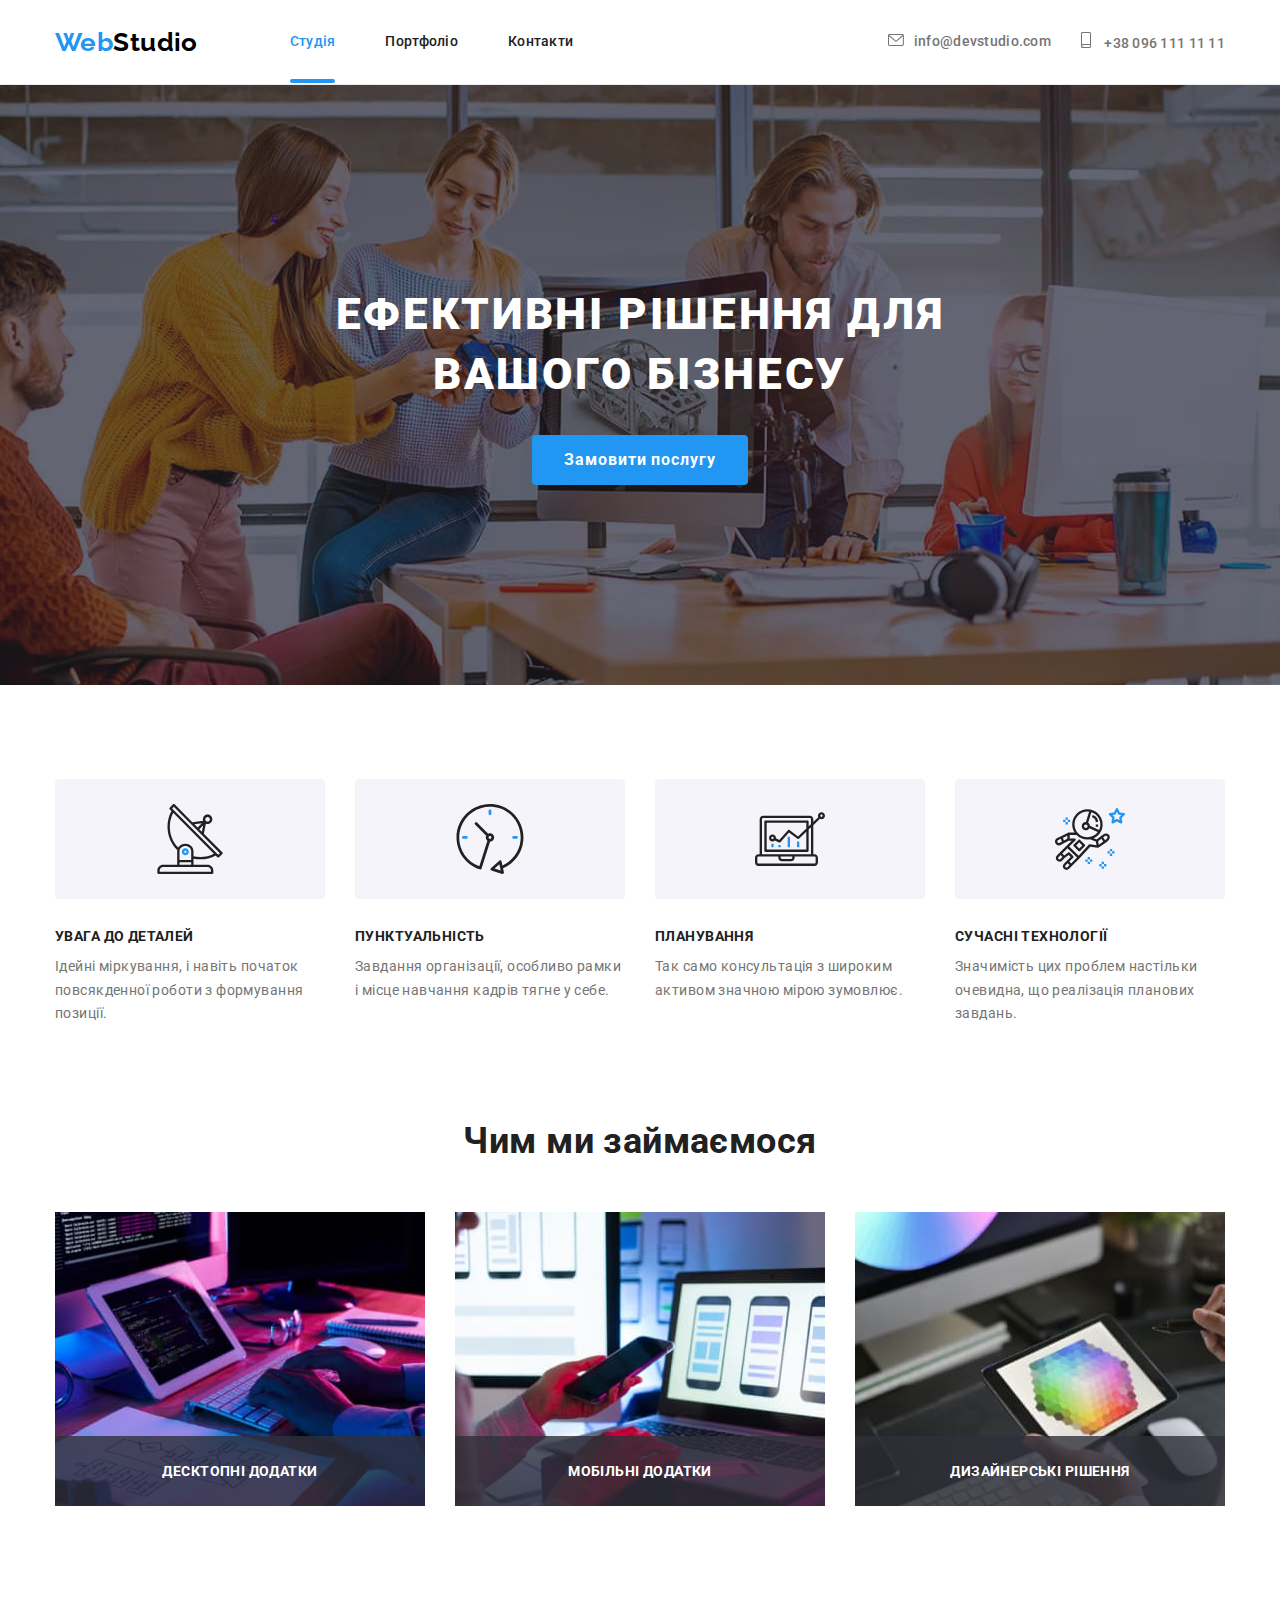
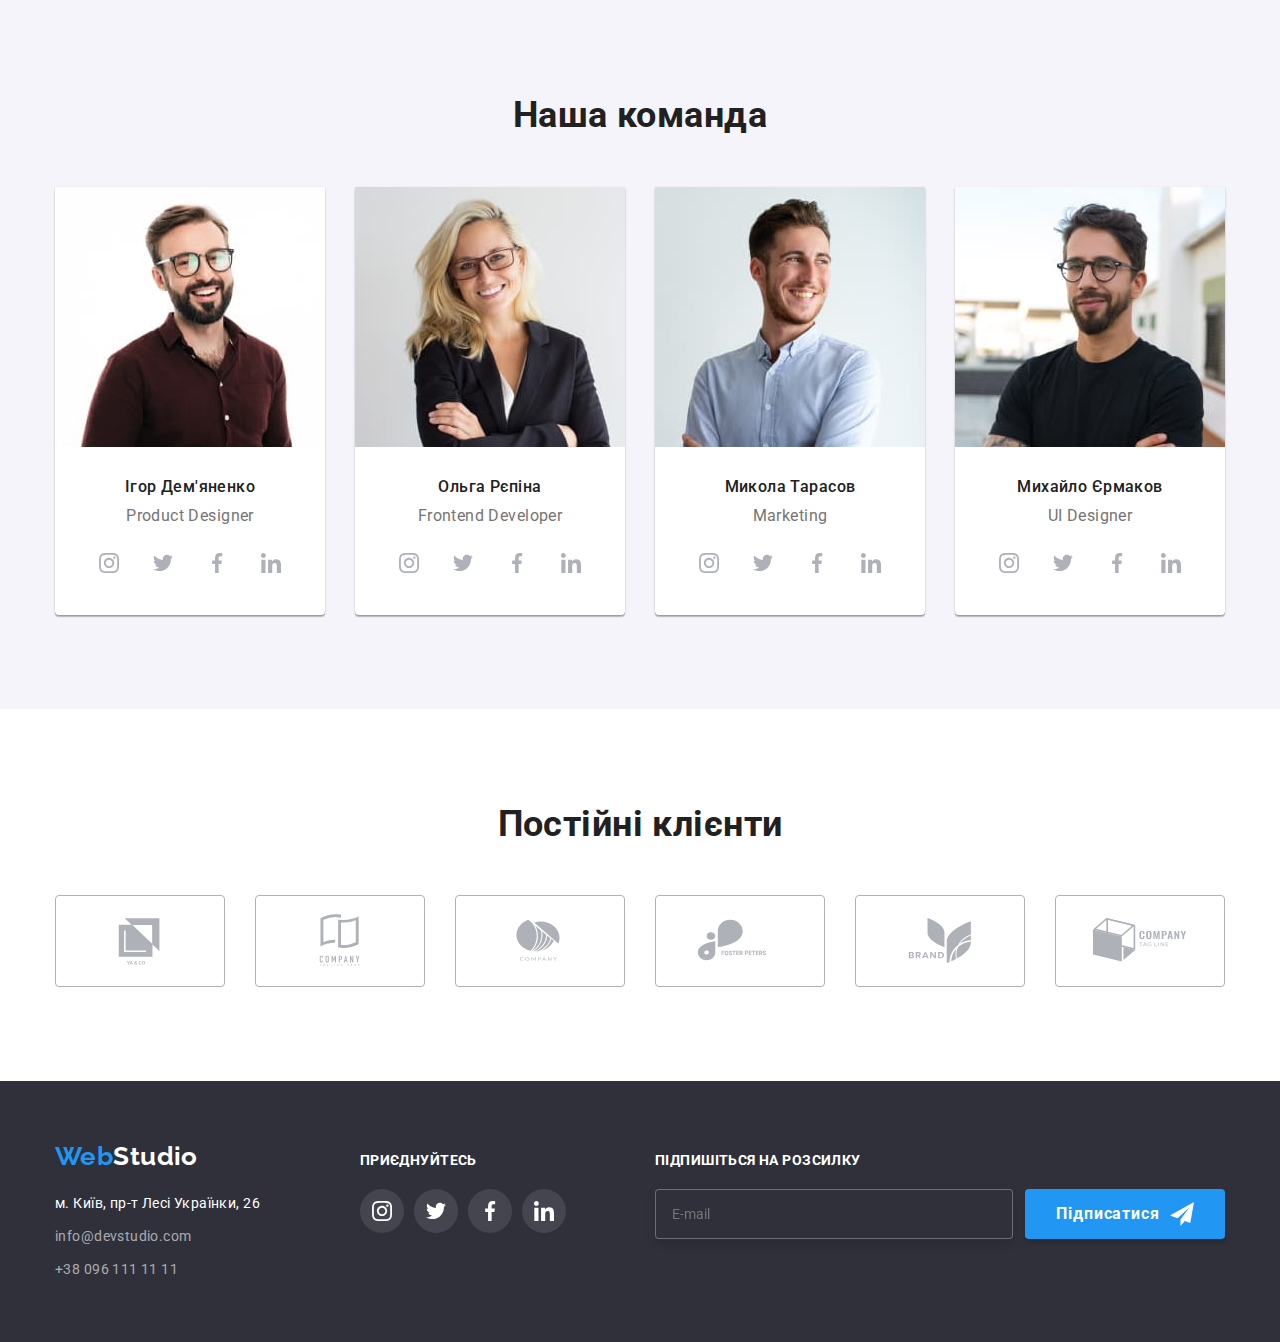
==== commit d6aff2b4: "Оформлення елементів форми заявки у модальному вікні" ====
--- a/index.html
+++ b/index.html
@@ -380,7 +380,7 @@
         </div>
     </div>
   </footer>
-  <div class="backdrop" data-modal>
+  <div class="backdrop is-hidden" data-modal>
     <div class="modal">
         <button type="button" class="modal-close-btn" data-modal-close>
             <svg class="modal-close-icon" width="18" height="18">
@@ -391,31 +391,31 @@
         <form class="modal-form">
             <label class="modal-form-field">
                 <span class="modal-form-field-desc">Ім'я</span>
-                <div class="modal-form-input-wrapper">
+                <span class="modal-form-input-wrapper">
                     <input type="text" class="modal-form-input" name="user_name" required pattern="[a-zA-Zа-яА-ЯіІїЇ]+">
                     <svg class="modal-form-input-icon" width="18" height="18">
                         <use href="./images/icons.svg#icon-person-black"></use>
                     </svg>
-                </div>
+                </span>
             </label>
             <label class="modal-form-field">
                 <span class="modal-form-field-desc">Телефон</span>
-                <div class="modal-form-input-wrapper">
+                <span class="modal-form-input-wrapper">
                     <input type="tel" class="modal-form-input" name="user_phone" required pattern="[0-9]{3}-[0-9]{3}-[0-9]{2}-[0-9]{2}"
                         title="xxx-xxx-xx-xx">
                     <svg class="modal-form-input-icon" width="18" height="18">
                         <use href="./images/icons.svg#icon-phone-black"></use>
                     </svg>
-                </div>
+                </span>
             </label>
             <label class="modal-form-field">
                 <span class="modal-form-field-desc">Пошта</span>
-                <div class="modal-form-input-wrapper">
+                <span class="modal-form-input-wrapper">
                     <input type="email" class="modal-form-input" name="user_email" required>
                     <svg class="modal-form-input-icon" width="18" height="18">
                         <use href="./images/icons.svg#icon-email-black"></use>
                     </svg>
-                </div>
+                </span>
             </label>
             <label class="modal-form-field">
                 <span class="modal-form-field-desc">Коментар</span>
@@ -423,7 +423,10 @@
             </label>
             <label class="modal-form-chek-field">
                 <input type="checkbox" class="modal-form-check" name="user_policy" required>
-                Погоджуюся з розсилкою та приймаю <a href="">Умови договору</a>
+                <svg class="modal-form-own-checkbox" width="16" height="15">
+                    <use class="modal-form-own-checkbox-icon" href="./images/icons.svg#icon-check"></use>
+                </svg>
+                Погоджуюся з розсилкою та приймаю&nbsp<a class="modal-link" href="">Умови договору</a>
             </label>
             <button class="modal-form-submit" type="submit">Відправити</button>
         </form>
--- a/css/styles.css
+++ b/css/styles.css
@@ -870,6 +870,7 @@
 
 .modal-form-input-wrapper {
     position: relative;
+    display: block;
 }
 
 .modal-form-input {
@@ -878,6 +879,12 @@
     border: 1px solid rgba(33, 33, 33, 0.2);
     border-radius: 4px;
     padding-left: 42px;
+    transition: border-color var(--transition-duration) var(--cubic-bezier);
+}
+
+.modal-form-input:focus {
+    outline: none;
+    border-color: var(--accent-border-color);
 }
 
 .modal-form-field {
@@ -890,7 +897,102 @@
     top: 50%;
     left: 12px;
     transform: translateY(-50%);
-
+    transition: fill var(--transition-duration) var(--cubic-bezier);
+}
+
+.modal-form-input:focus+.modal-form-input-icon {
+    fill: var(--accent-color);
+}
+
+.modal-form-message {
+    width: 100%;
+    height: 120px;
+    border: 1px solid rgba(33, 33, 33, 0.2);
+    border-radius: 4px;
+    padding: 12px 16px;
+    margin-bottom: 20px;
+    resize: none;
+    transition: border-color var(--transition-duration) var(--cubic-bezier);
+}
+
+.modal-form-message::placeholder {
+    font-weight: 400;
+    font-size: 12px;
+    line-height: 1.17;
+    letter-spacing: 0.01em;
+    color: rgba(117, 117, 117, 0.5);
+
+}
+
+.modal-form-message:focus {
+    outline: none;
+    border-color: var(--accent-color);
+}
+
+.modal-form-chek-field {
+    display: flex;
+    align-items: center;
+    margin-bottom: 30px;
+}
+
+.modal-form-check {
+    position: absolute;
+    appearance: none;
+}
+
+.modal-form-own-checkbox {
+    border-radius: 2px;
+    border: 2px solid var(--primary-text-color);
+    cursor: pointer;
+    margin-right: 7px;
+    fill: var(--accent-color);
+}
+
+.modal-form-own-checkbox-icon {
+    display: none;
+}
+
+.modal-form-check:checked + .modal-form-own-checkbox {
+    background-color: var(--accent-background-color);
+    border: none;
+}
+
+.modal-form-check:checked + .modal-form-own-checkbox .modal-form-own-checkbox-icon {
+    display: block;
+}
+
+.modal-link {
+    text-decoration: underline;
+    color: var(--accent-color);
+}
+
+.modal-form-submit {
+    display: flex;
+    align-items: center;
+    justify-content: center;
+    min-width: 200px;
+    height: 50px;
+    margin-left: auto;
+    margin-right: auto;
+    padding-top: 10px;
+    padding-bottom: 10px;
+    color: var(--primary-light-color-text);
+    font-weight: 700;
+    font-size: 16px;
+    line-height: 1.88;
+    text-align: center;
+    letter-spacing: 0.06em;
+    background-color: var(--top-button-background);
+    box-shadow: 0px 4px 4px rgba(0, 0, 0, 0.15);
+    border-radius: 4px;
+    border: none;
+    transition: background-color var(--transition-duration) var(--cubic-bezier);
+
+}
+
+.modal-form-submit:hover,
+.modal-form-submit:focus {
+    background-color: var(--top-button-accent-background);
 }
 
 
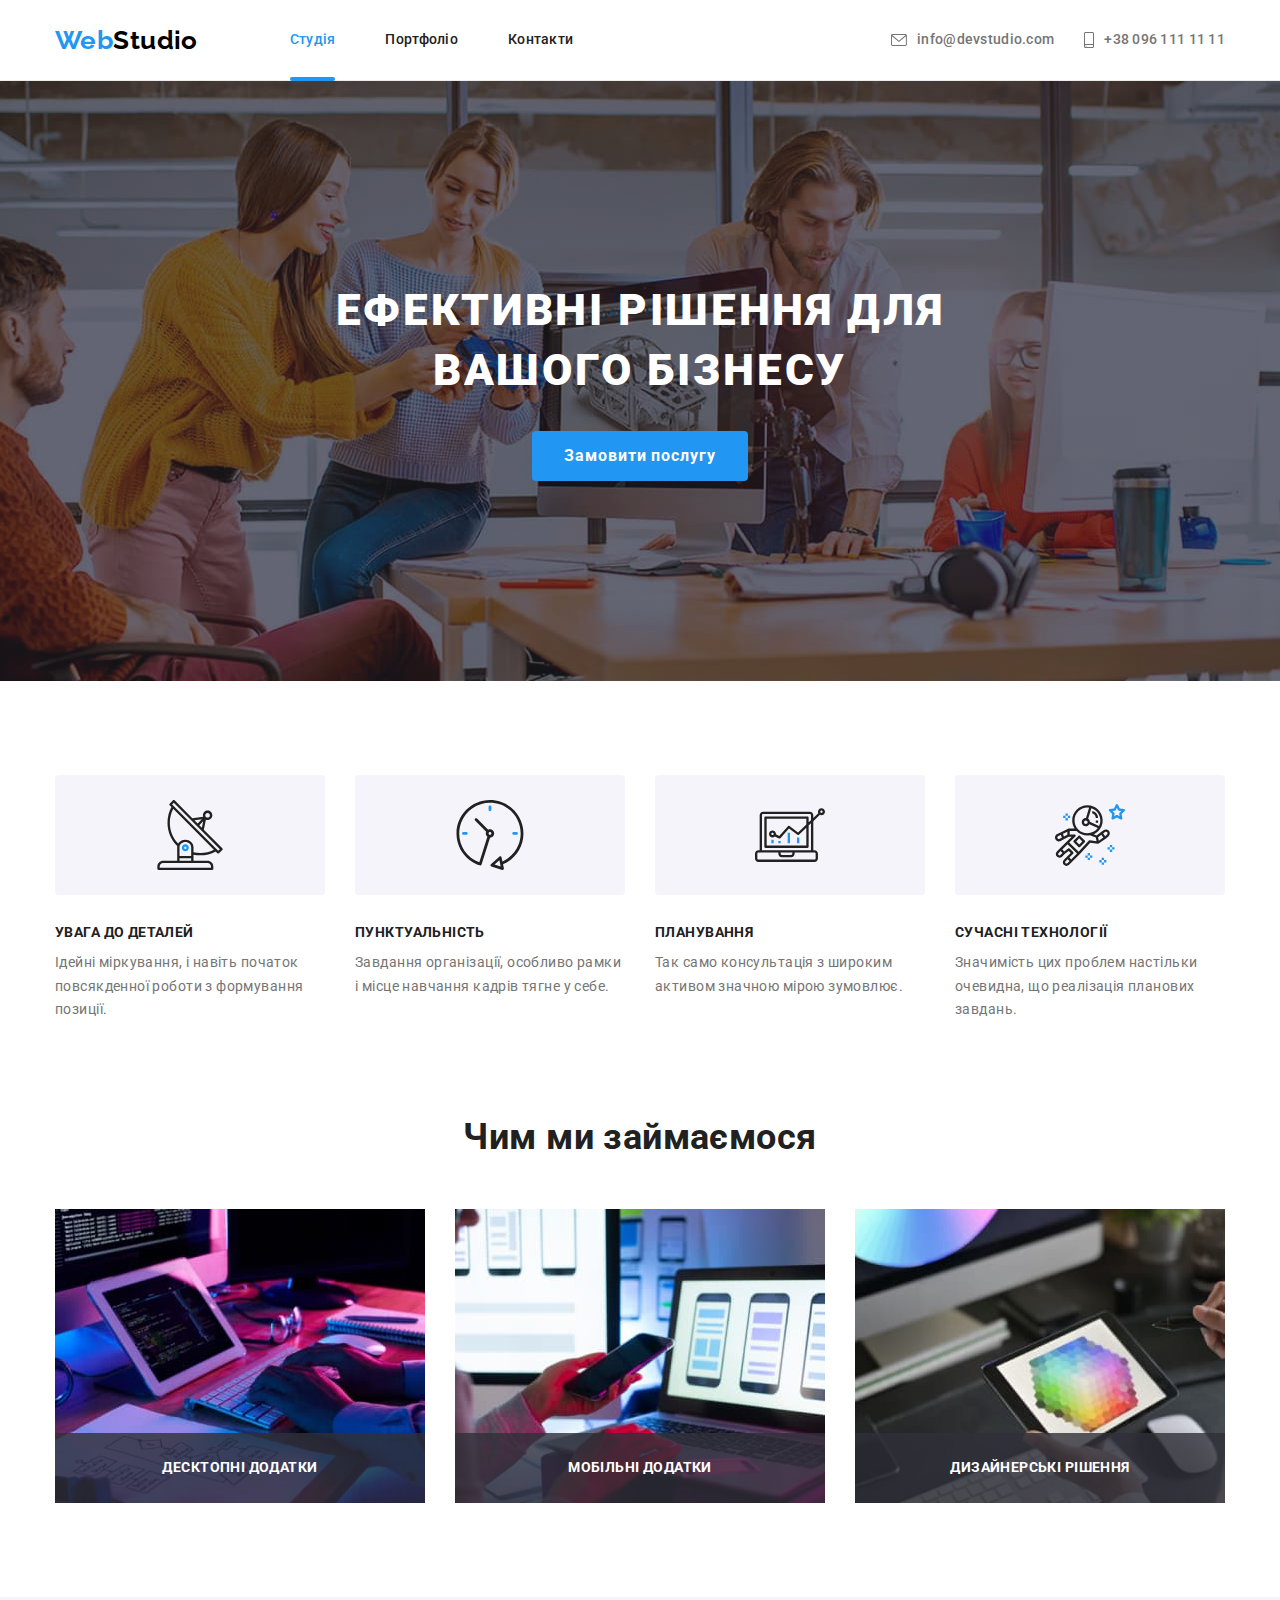
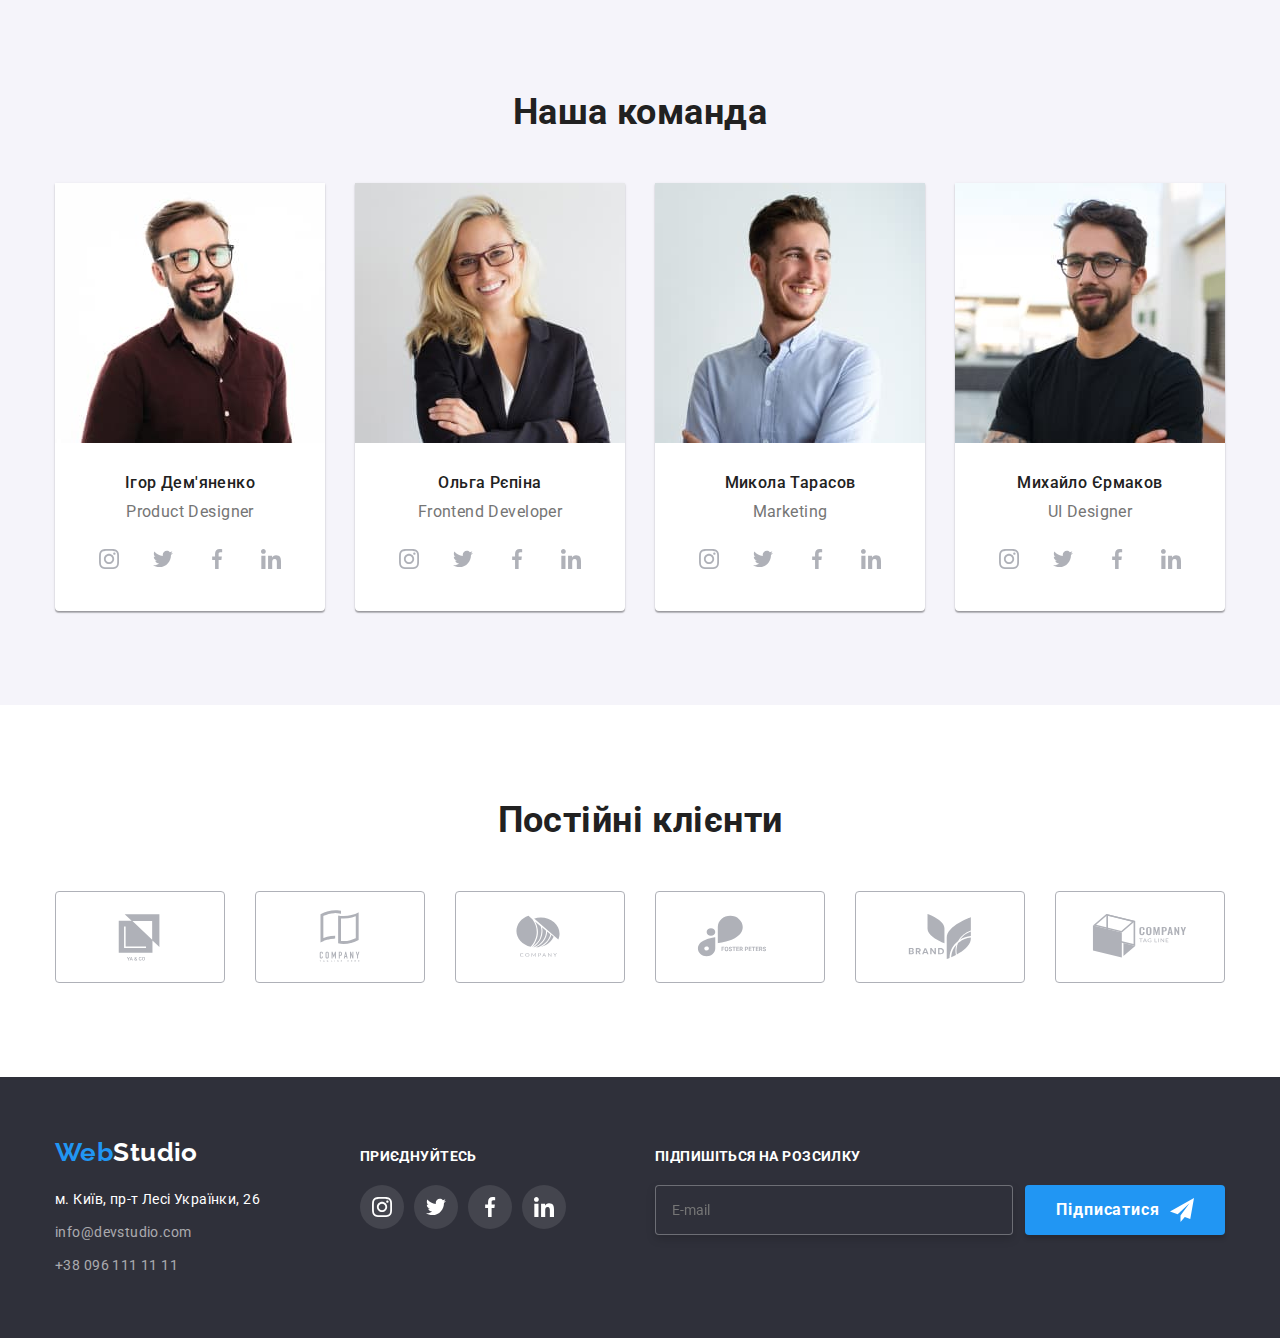
==== commit f0120da6: "Виконано правки від ментора" ====
--- a/index.html
+++ b/index.html
@@ -367,7 +367,7 @@
         <div class="footer-forma">
             <p class="text-footer-forma">Підпишіться на розсилку</p>
             <form class="form-email-footer">
-                <label>
+                <label class="email-form-label">
                     <input class="email-form-input" type="email" name="email" placeholder="E-mail" required autocomplete="off">
                 </label>
                     <button class="btn-footer-submit" type="submit">
@@ -417,7 +417,7 @@
                     </svg>
                 </span>
             </label>
-            <label class="modal-form-field">
+            <label class="modal-form-field-message">
                 <span class="modal-form-field-desc">Коментар</span>
                 <textarea name="user_message" class="modal-form-message" placeholder="Введіть текст"></textarea>
             </label>
--- a/css/styles.css
+++ b/css/styles.css
@@ -179,6 +179,8 @@
 
 .header-phone-item {
     margin-left: 30px;
+    display: flex;
+    align-items: center;
 }
 
 .header-phone {
@@ -202,7 +204,7 @@
 
 .header-mail,
 .header-phone {
-        display: block;
+        display: flex;
         align-items: center;
         font-weight: 500;
         line-height: 1.14;
@@ -638,6 +640,10 @@
     justify-content: center;
 }
 
+.email-form-label {
+    margin-right: 12px;
+}
+
 .email-form-input {
     display: block;
     width: 358px;
@@ -648,7 +654,6 @@
     color: rgba(255, 255, 255, 0.6);
     background-color: var(--footer-background);
     padding-left: 16px;
-    margin-right: 12px;
 }
 
 .btn-footer-submit {
@@ -818,7 +823,7 @@
     left: 50%;
     transform: translate(-50%, -50%);
     width: 528px;
-    height: 581px;
+    min-height: 581px;
     padding: 40px;
     background: #FFFFFF;
     box-shadow: 0px 1px 3px rgba(0, 0, 0, 0.12), 0px 1px 1px rgba(0, 0, 0, 0.14), 0px 2px 1px rgba(0, 0, 0, 0.2);
@@ -838,6 +843,15 @@
     border-radius: 50%;
     border: 1px solid rgba(0, 0, 0, 0.1);
     background-color: #FFFFFF;
+}
+
+.modal-close-icon {
+    transition: fill var(--transition-duration) var(--cubic-bezier);
+}
+
+.modal-close-icon:hover,
+.modal-close-icon:focus {
+    fill: var(--accent-color);
 }
 
 /*==================/MODAL WINDOW========*/
@@ -904,13 +918,16 @@
     fill: var(--accent-color);
 }
 
+.modal-form-field-message {
+    margin-bottom: 20px;
+}
+
 .modal-form-message {
     width: 100%;
     height: 120px;
     border: 1px solid rgba(33, 33, 33, 0.2);
     border-radius: 4px;
     padding: 12px 16px;
-    margin-bottom: 20px;
     resize: none;
     transition: border-color var(--transition-duration) var(--cubic-bezier);
 }
@@ -932,6 +949,7 @@
 .modal-form-chek-field {
     display: flex;
     align-items: center;
+    justify-content: center;
     margin-bottom: 30px;
 }
 
